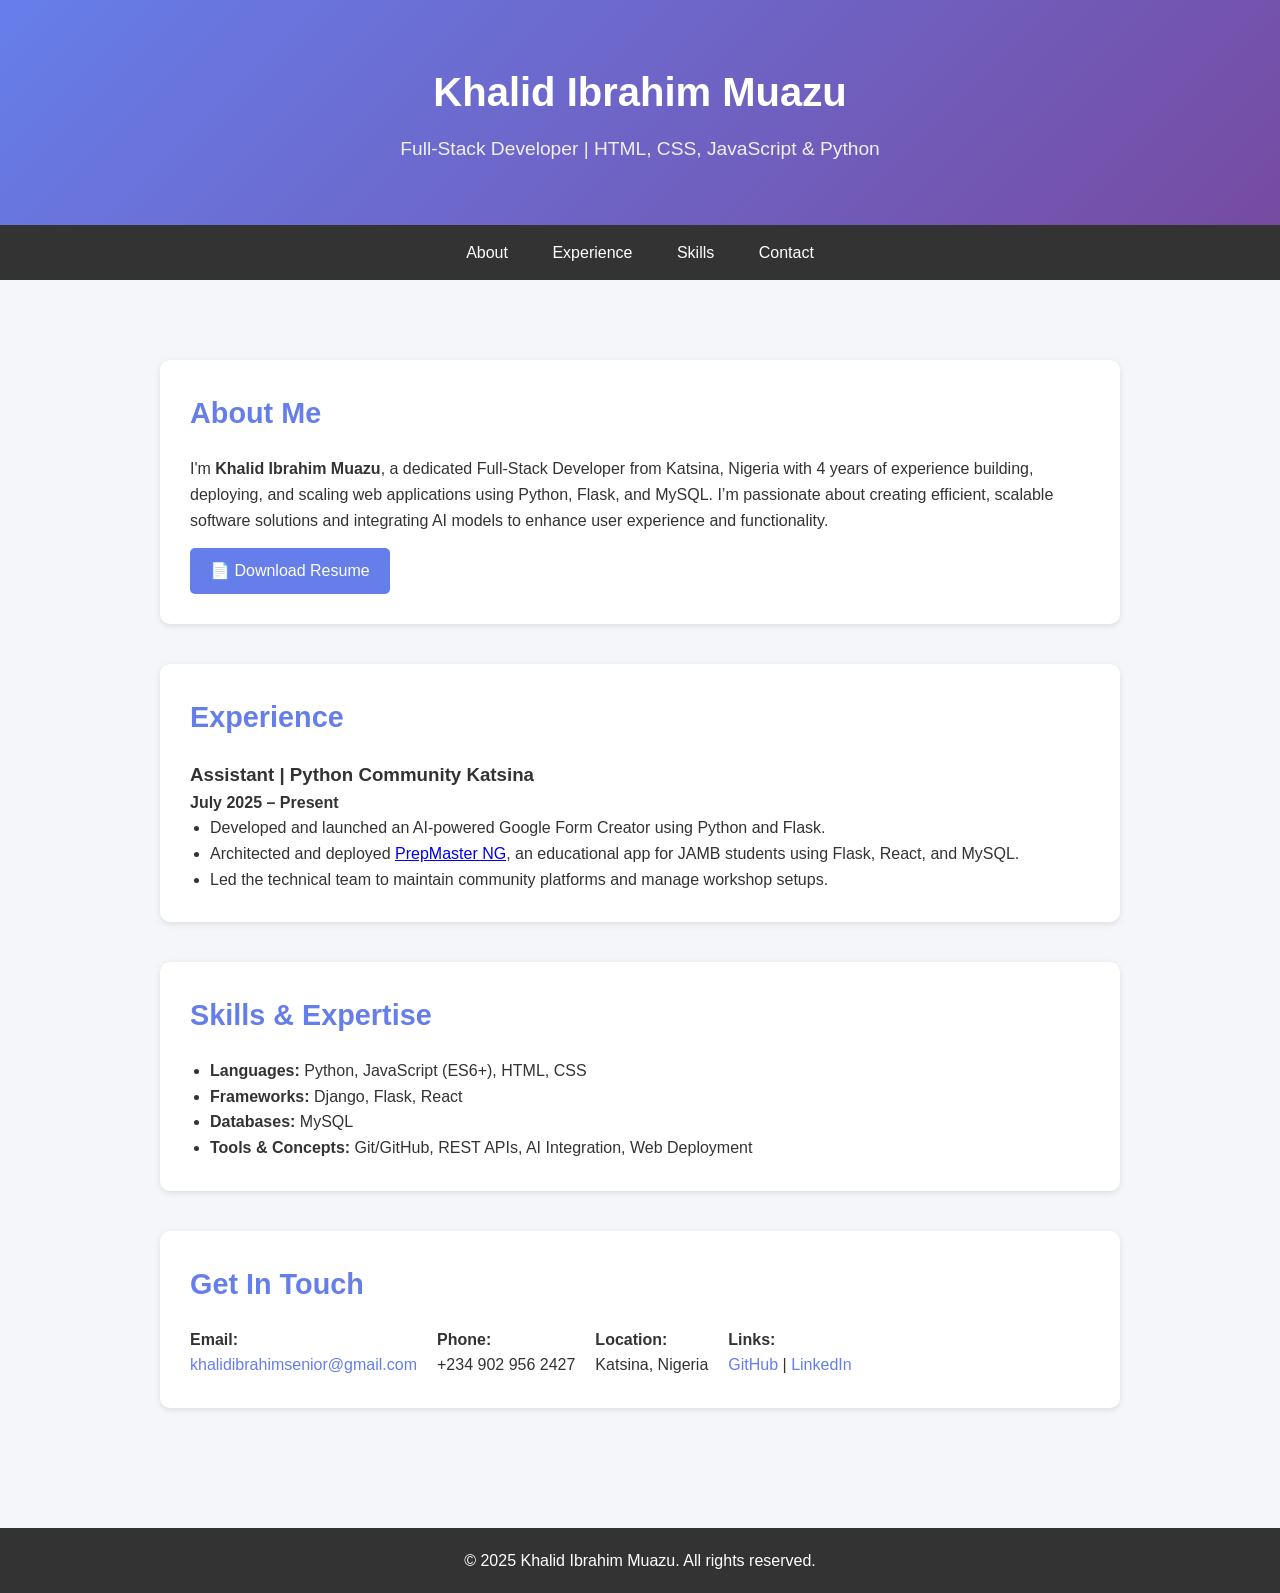
==== index.html @ 27c1222f "Add files via upload" ====
<!DOCTYPE html>
<html lang="en">
<head>
    <meta charset="UTF-8">
    <meta name="viewport" content="width=device-width, initial-scale=1.0">
    <title>Khalid Ibrahim Muazu - Full-Stack Developer</title>
    <style>
        * { margin: 0; padding: 0; box-sizing: border-box; }
        body { font-family: 'Segoe UI', Tahoma, Geneva, Verdana, sans-serif; line-height: 1.6; color: #333; background: #f4f6fa; }
        header { background: linear-gradient(135deg, #667eea 0%, #764ba2 100%); color: white; padding: 60px 20px; text-align: center; }
        header h1 { font-size: 2.5em; margin-bottom: 10px; }
        header p { font-size: 1.2em; opacity: 0.9; }
        nav { background: #333; padding: 15px; text-align: center; position: sticky; top: 0; }
        nav a { color: white; margin: 0 20px; text-decoration: none; font-weight: 500; }
        nav a:hover { color: #667eea; }
        .container { max-width: 1000px; margin: 0 auto; padding: 40px 20px; }
        section { margin: 40px 0; padding: 30px; background: white; border-radius: 10px; box-shadow: 0 2px 6px rgba(0,0,0,0.1); }
        section h2 { color: #667eea; margin-bottom: 20px; font-size: 1.8em; }
        ul { margin-left: 20px; }
        .contact-info { display: flex; gap: 20px; flex-wrap: wrap; }
        .contact-info a { color: #667eea; text-decoration: none; }
        .contact-info a:hover { text-decoration: underline; }
        .btn { display: inline-block; padding: 10px 20px; margin-top: 15px; background: #667eea; color: white; border-radius: 5px; text-decoration: none; font-weight: 500; }
        .btn:hover { background: #5563d8; }
        footer { background: #333; color: white; text-align: center; padding: 20px; margin-top: 40px; }
        html { scroll-behavior: smooth; }
    </style>
</head>
<body>
    <header>
        <h1>Khalid Ibrahim Muazu</h1>
        <p>Full-Stack Developer | HTML, CSS, JavaScript &amp; Python</p>
    </header>

    <nav>
        <a href="#about">About</a>
        <a href="#experience">Experience</a>
        <a href="#skills">Skills</a>
        <a href="#contact">Contact</a>
    </nav>

    <div class="container">
        <section id="about">
            <h2>About Me</h2>
            <p>I'm <strong>Khalid Ibrahim Muazu</strong>, a dedicated Full-Stack Developer from Katsina, Nigeria with 4 years of experience building, deploying, and scaling web applications using Python, Flask, and MySQL. I’m passionate about creating efficient, scalable software solutions and integrating AI models to enhance user experience and functionality.</p>
            <a href="Khalid_Ibrahim_Muazu_Resume.pdf" class="btn" download>📄 Download Resume</a>
        </section>

        <section id="experience">
            <h2>Experience</h2>
            <h3>Assistant | Python Community Katsina</h3>
            <p><strong>July 2025 – Present</strong></p>
            <ul>
                <li>Developed and launched an AI-powered Google Form Creator using Python and Flask.</li>
                <li>Architected and deployed <a href="https://prepmasterng.onrender.com" target="_blank">PrepMaster NG</a>, an educational app for JAMB students using Flask, React, and MySQL.</li>
                <li>Led the technical team to maintain community platforms and manage workshop setups.</li>
            </ul>
        </section>

        <section id="skills">
            <h2>Skills & Expertise</h2>
            <ul>
                <li><strong>Languages:</strong> Python, JavaScript (ES6+), HTML, CSS</li>
                <li><strong>Frameworks:</strong> Django, Flask, React</li>
                <li><strong>Databases:</strong> MySQL</li>
                <li><strong>Tools & Concepts:</strong> Git/GitHub, REST APIs, AI Integration, Web Deployment</li>
            </ul>
        </section>

        <section id="contact">
            <h2>Get In Touch</h2>
            <div class="contact-info">
                <div>
                    <strong>Email:</strong><br>
                    <a href="mailto:khalidibrahimsenior@gmail.com">khalidibrahimsenior@gmail.com</a>
                </div>
                <div>
                    <strong>Phone:</strong><br>
                    +234 902 956 2427
                </div>
                <div>
                    <strong>Location:</strong><br>
                    Katsina, Nigeria
                </div>
                <div>
                    <strong>Links:</strong><br>
                    <a href="https://github.com/SeniorKhalid" target="_blank">GitHub</a> |
                    <a href="https://www.linkedin.com/in/khalid-ibrahim01" target="_blank">LinkedIn</a>
                </div>
            </div>
        </section>
    </div>

    <footer>
        <p>&copy; 2025 Khalid Ibrahim Muazu. All rights reserved.</p>
    </footer>
</body>
</html>
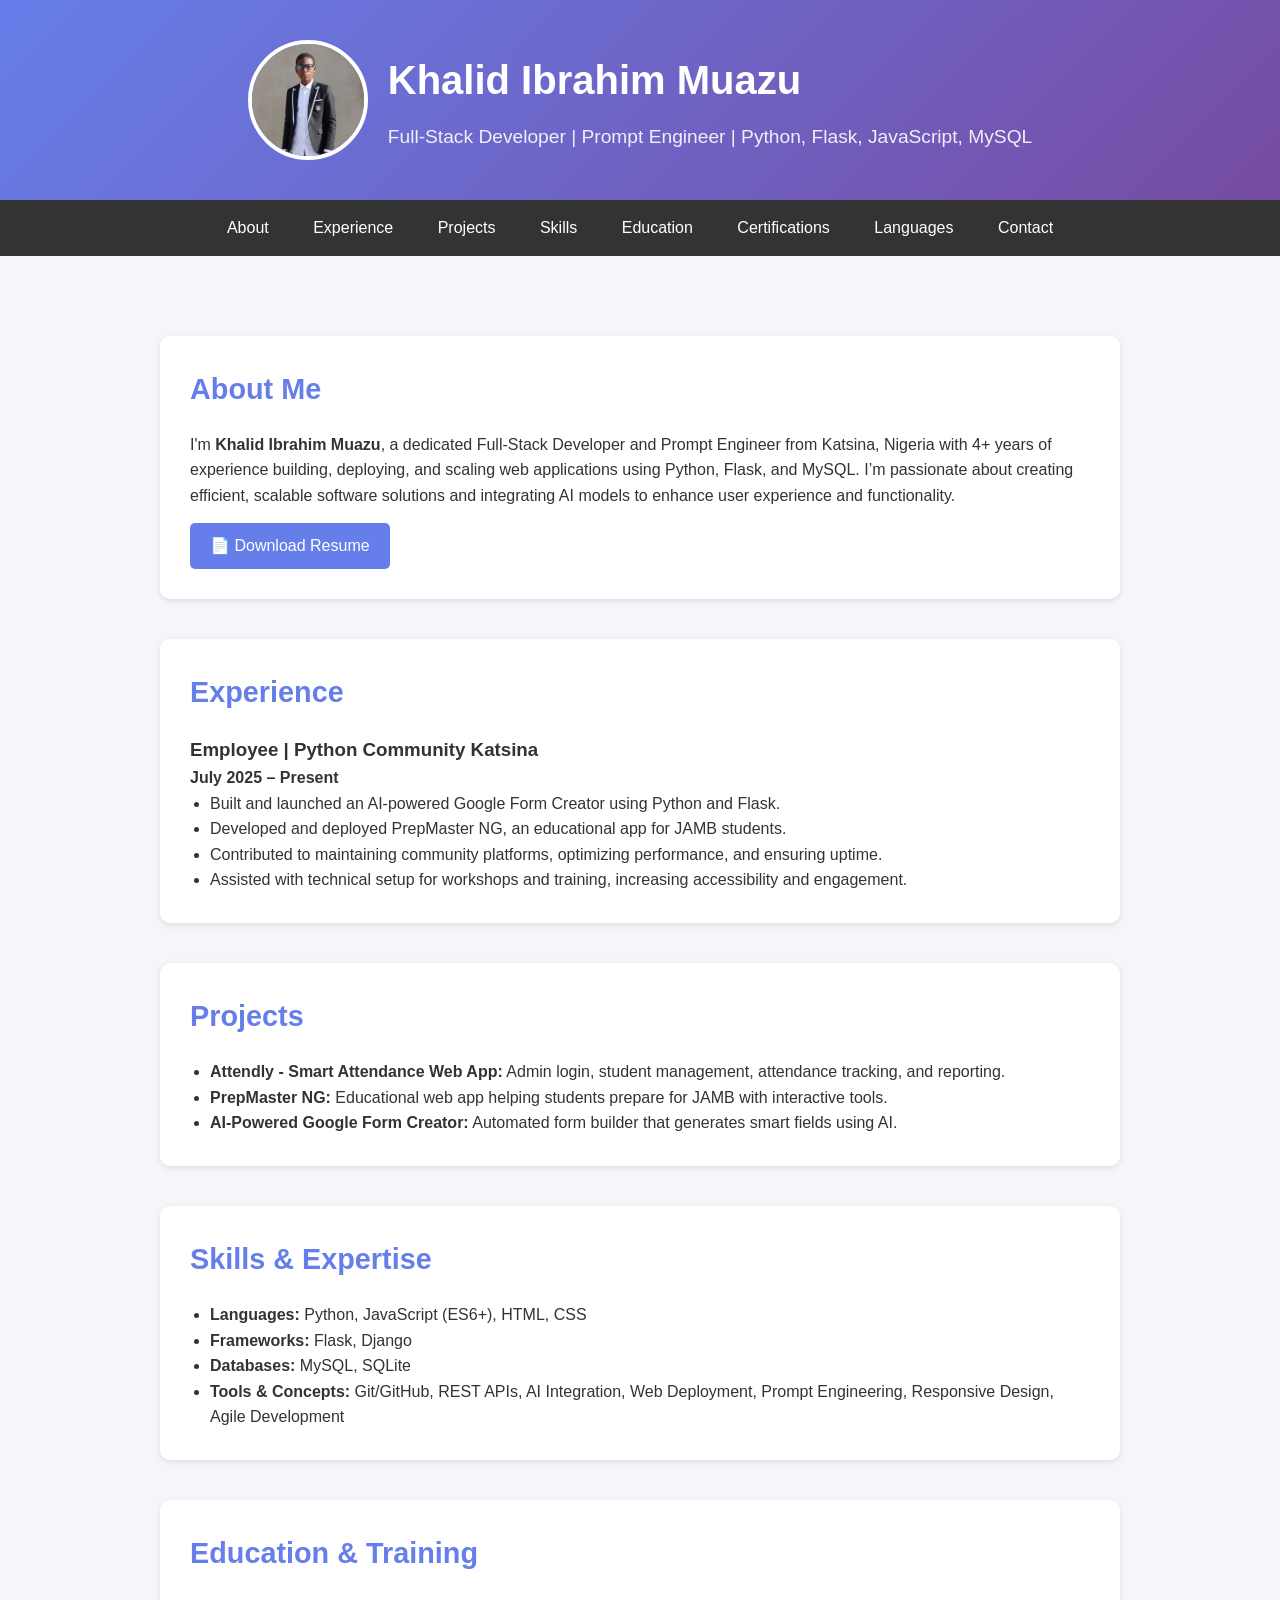
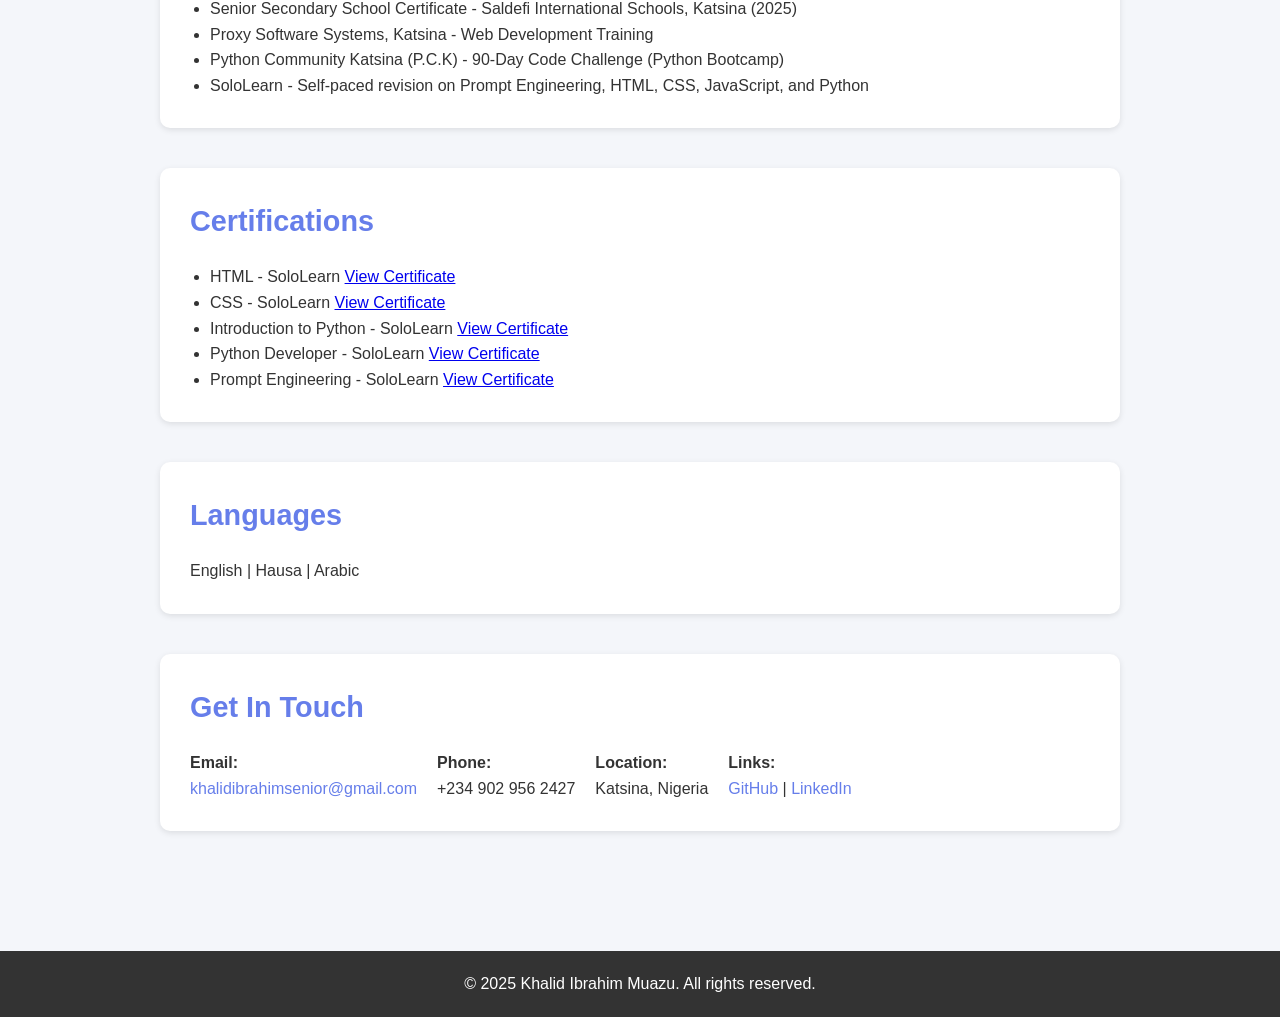
==== commit 80287a6f: "Add files via upload" ====
--- a/index.html
+++ b/index.html
@@ -1,98 +1,218 @@
 <!DOCTYPE html>
 <html lang="en">
 <head>
-    <meta charset="UTF-8">
-    <meta name="viewport" content="width=device-width, initial-scale=1.0">
-    <title>Khalid Ibrahim Muazu - Full-Stack Developer</title>
-    <style>
-        * { margin: 0; padding: 0; box-sizing: border-box; }
-        body { font-family: 'Segoe UI', Tahoma, Geneva, Verdana, sans-serif; line-height: 1.6; color: #333; background: #f4f6fa; }
-        header { background: linear-gradient(135deg, #667eea 0%, #764ba2 100%); color: white; padding: 60px 20px; text-align: center; }
-        header h1 { font-size: 2.5em; margin-bottom: 10px; }
-        header p { font-size: 1.2em; opacity: 0.9; }
-        nav { background: #333; padding: 15px; text-align: center; position: sticky; top: 0; }
-        nav a { color: white; margin: 0 20px; text-decoration: none; font-weight: 500; }
-        nav a:hover { color: #667eea; }
-        .container { max-width: 1000px; margin: 0 auto; padding: 40px 20px; }
-        section { margin: 40px 0; padding: 30px; background: white; border-radius: 10px; box-shadow: 0 2px 6px rgba(0,0,0,0.1); }
-        section h2 { color: #667eea; margin-bottom: 20px; font-size: 1.8em; }
-        ul { margin-left: 20px; }
-        .contact-info { display: flex; gap: 20px; flex-wrap: wrap; }
-        .contact-info a { color: #667eea; text-decoration: none; }
-        .contact-info a:hover { text-decoration: underline; }
-        .btn { display: inline-block; padding: 10px 20px; margin-top: 15px; background: #667eea; color: white; border-radius: 5px; text-decoration: none; font-weight: 500; }
-        .btn:hover { background: #5563d8; }
-        footer { background: #333; color: white; text-align: center; padding: 20px; margin-top: 40px; }
-        html { scroll-behavior: smooth; }
-    </style>
+  <meta charset="UTF-8">
+  <meta name="viewport" content="width=device-width, initial-scale=1.0">
+  <title>Khalid Ibrahim Muazu - Full-Stack Developer</title>
+
+  <!-- SEO Meta Tags -->
+  <meta name="description" content="Portfolio of Khalid Ibrahim Muazu, Full-Stack Developer and Prompt Engineer skilled in Python, Flask, JavaScript, MySQL, and AI integration.">
+  <meta name="keywords" content="Khalid Ibrahim Muazu, Full-Stack Developer,Prompt Engineer, Python, Flask, JavaScript, MySQL, AI Integration, Nigeria Developer">
+  <meta name="author" content="Khalid Ibrahim Muazu">
+  
+  <style>
+    * { margin: 0; padding: 0; box-sizing: border-box; }
+    body { font-family: 'Segoe UI', Tahoma, Geneva, Verdana, sans-serif; line-height: 1.6; color: #333; background: #f4f6fa; }
+    header { background: linear-gradient(135deg, #667eea 0%, #764ba2 100%); color: white; padding: 40px 20px; }
+    .header-content { display: flex; align-items: center; justify-content: center; gap: 20px; }
+    .profile-pic {
+      width: 120px;
+      height: 120px;
+      border-radius: 50%; /* circular frame */
+      border: 4px solid white; /* optional border */
+      object-fit: cover; /* ensures image fills the circle */
+    }
+    .header-text h1 { font-size: 2.5em; margin-bottom: 10px; }
+    .header-text p { font-size: 1.2em; opacity: 0.9; }
+    nav { background: #333; padding: 15px; text-align: center; position: sticky; top: 0; }
+    nav a { color: white; margin: 0 20px; text-decoration: none; font-weight: 500; }
+    nav a:hover { color: #667eea; }
+    .container { max-width: 1000px; margin: 0 auto; padding: 40px 20px; }
+    section { margin: 40px 0; padding: 30px; background: white; border-radius: 10px; box-shadow: 0 2px 6px rgba(0,0,0,0.1); }
+    section h2 { color: #667eea; margin-bottom: 20px; font-size: 1.8em; }
+    ul { margin-left: 20px; }
+    .contact-info { display: flex; gap: 20px; flex-wrap: wrap; }
+    .contact-info a { color: #667eea; text-decoration: none; }
+    .contact-info a:hover { text-decoration: underline; }
+    .btn { display: inline-block; padding: 10px 20px; margin-top: 15px; background: #667eea; color: white; border-radius: 5px; text-decoration: none; font-weight: 500; }
+    .btn:hover { background: #5563d8; }
+    footer { background: #333; color: white; text-align: center; padding: 20px; margin-top: 40px; }
+    html { scroll-behavior: smooth; }
+
+/* Responsive adjustments for tablets */
+@media (max-width: 768px) {
+  .header-content {
+    flex-direction: column; /* stack photo above text */
+    text-align: center;
+  }
+  .profile-pic {
+    width: 100px;
+    height: 100px;
+    margin-bottom: 15px;
+  }
+  nav a {
+    display: inline-block;
+    margin: 8px;
+    font-size: 0.9em;
+  }
+  .container {
+    padding: 20px 10px;
+  }
+  section {
+    padding: 20px;
+  }
+}
+
+/* Responsive adjustments for phones like iPhone XR (414px wide) */
+@media (max-width: 480px) {
+  header {
+    padding: 20px 10px;
+  }
+  .header-text h1 {
+    font-size: 1.6em;
+  }
+  .header-text p {
+    font-size: 0.9em;
+  }
+  .profile-pic {
+    width: 80px;
+    height: 80px;
+  }
+  nav {
+    padding: 8px;
+  }
+  nav a {
+    margin: 5px;
+    font-size: 0.8em;
+  }
+  section {
+    margin: 20px 0;
+    padding: 15px;
+  }
+}
+
+  </style>
 </head>
 <body>
-    <header>
+  <header>
+    <div class="header-content">
+      <img src="senior.png" alt="Khalid Ibrahim Muazu" class="profile-pic">
+      <div class="header-text">
         <h1>Khalid Ibrahim Muazu</h1>
-        <p>Full-Stack Developer | HTML, CSS, JavaScript &amp; Python</p>
-    </header>
-
-    <nav>
-        <a href="#about">About</a>
-        <a href="#experience">Experience</a>
-        <a href="#skills">Skills</a>
-        <a href="#contact">Contact</a>
-    </nav>
-
-    <div class="container">
-        <section id="about">
-            <h2>About Me</h2>
-            <p>I'm <strong>Khalid Ibrahim Muazu</strong>, a dedicated Full-Stack Developer from Katsina, Nigeria with 4 years of experience building, deploying, and scaling web applications using Python, Flask, and MySQL. I’m passionate about creating efficient, scalable software solutions and integrating AI models to enhance user experience and functionality.</p>
-            <a href="Khalid_Ibrahim_Muazu_Resume.pdf" class="btn" download>📄 Download Resume</a>
-        </section>
-
-        <section id="experience">
-            <h2>Experience</h2>
-            <h3>Assistant | Python Community Katsina</h3>
-            <p><strong>July 2025 – Present</strong></p>
-            <ul>
-                <li>Developed and launched an AI-powered Google Form Creator using Python and Flask.</li>
-                <li>Architected and deployed <a href="https://prepmasterng.onrender.com" target="_blank">PrepMaster NG</a>, an educational app for JAMB students using Flask, React, and MySQL.</li>
-                <li>Led the technical team to maintain community platforms and manage workshop setups.</li>
-            </ul>
-        </section>
-
-        <section id="skills">
-            <h2>Skills & Expertise</h2>
-            <ul>
-                <li><strong>Languages:</strong> Python, JavaScript (ES6+), HTML, CSS</li>
-                <li><strong>Frameworks:</strong> Django, Flask, React</li>
-                <li><strong>Databases:</strong> MySQL</li>
-                <li><strong>Tools & Concepts:</strong> Git/GitHub, REST APIs, AI Integration, Web Deployment</li>
-            </ul>
-        </section>
-
-        <section id="contact">
-            <h2>Get In Touch</h2>
-            <div class="contact-info">
-                <div>
-                    <strong>Email:</strong><br>
-                    <a href="mailto:khalidibrahimsenior@gmail.com">khalidibrahimsenior@gmail.com</a>
-                </div>
-                <div>
-                    <strong>Phone:</strong><br>
-                    +234 902 956 2427
-                </div>
-                <div>
-                    <strong>Location:</strong><br>
-                    Katsina, Nigeria
-                </div>
-                <div>
-                    <strong>Links:</strong><br>
-                    <a href="https://github.com/SeniorKhalid" target="_blank">GitHub</a> |
-                    <a href="https://www.linkedin.com/in/khalid-ibrahim01" target="_blank">LinkedIn</a>
-                </div>
-            </div>
-        </section>
+        <p>Full-Stack Developer | Prompt Engineer | Python, Flask, JavaScript, MySQL</p>
+      </div>
     </div>
-
-    <footer>
-        <p>&copy; 2025 Khalid Ibrahim Muazu. All rights reserved.</p>
-    </footer>
+  </header>
+
+  <nav>
+    <a href="#about">About</a>
+    <a href="#experience">Experience</a>
+    <a href="#projects">Projects</a>
+    <a href="#skills">Skills</a>
+    <a href="#education">Education</a>
+    <a href="#certifications">Certifications</a>
+    <a href="#languages">Languages</a>
+    <a href="#contact">Contact</a>
+  </nav>
+
+  <div class="container">
+    <!-- About Section -->
+    <section id="about">
+      <h2>About Me</h2>
+      <p>I'm <strong>Khalid Ibrahim Muazu</strong>, a dedicated Full-Stack Developer and Prompt Engineer from Katsina, Nigeria with 4+ years of experience building, deploying, and scaling web applications using Python, Flask, and MySQL. I’m passionate about creating efficient, scalable software solutions and integrating AI models to enhance user experience and functionality.</p>
+      <a href="Khalid_Ibrahim_Muazu_Resume.pdf" class="btn" download>📄 Download Resume</a>
+    </section>
+
+    <!-- Experience Section -->
+    <section id="experience">
+      <h2>Experience</h2>
+      <h3>Employee | Python Community Katsina</h3>
+      <p><strong>July 2025 – Present</strong></p>
+      <ul>
+        <li>Built and launched an AI-powered Google Form Creator using Python and Flask.</li>
+        <li>Developed and deployed PrepMaster NG, an educational app for JAMB students.</li>
+        <li>Contributed to maintaining community platforms, optimizing performance, and ensuring uptime.</li>
+        <li>Assisted with technical setup for workshops and training, increasing accessibility and engagement.</li>
+      </ul>
+    </section>
+
+    <!-- Projects Section -->
+    <section id="projects">
+      <h2>Projects</h2>
+      <ul>
+        <li><strong>Attendly - Smart Attendance Web App:</strong> Admin login, student management, attendance tracking, and reporting.</li>
+        <li><strong>PrepMaster NG:</strong> Educational web app helping students prepare for JAMB with interactive tools.</li>
+        <li><strong>AI-Powered Google Form Creator:</strong> Automated form builder that generates smart fields using AI.</li>
+      </ul>
+    </section>
+
+    <!-- Skills Section -->
+    <section id="skills">
+      <h2>Skills & Expertise</h2>
+      <ul>
+        <li><strong>Languages:</strong> Python, JavaScript (ES6+), HTML, CSS</li>
+        <li><strong>Frameworks:</strong> Flask, Django</li>
+        <li><strong>Databases:</strong> MySQL, SQLite</li>
+        <li><strong>Tools & Concepts:</strong> Git/GitHub, REST APIs, AI Integration, Web Deployment, Prompt Engineering, Responsive Design, Agile Development</li>
+      </ul>
+    </section>
+
+    <!-- Education Section -->
+    <section id="education">
+      <h2>Education & Training</h2>
+      <ul>
+        <li>Senior Secondary School Certificate - Saldefi International Schools, Katsina (2025)</li>
+        <li>Proxy Software Systems, Katsina - Web Development Training</li>
+        <li>Python Community Katsina (P.C.K) - 90-Day Code Challenge (Python Bootcamp)</li>
+        <li>SoloLearn - Self-paced revision on Prompt Engineering, HTML, CSS, JavaScript, and Python</li>
+      </ul>
+    </section>
+
+    <!-- Certifications Section -->
+    <section id="certifications">
+      <h2>Certifications</h2>
+      <ul>
+        <li>HTML - SoloLearn <a href="https://www.sololearn.com/certificates/CC-OEKJOZFZ">View Certificate</a></li>
+        <li>CSS - SoloLearn <a href="https://www.sololearn.com/certificates/CC-NSOLGRKX">View Certificate</a></li>
+        <li>Introduction to Python - SoloLearn <a href="https://www.sololearn.com/certificates/CC-NAH0THJJ">View Certificate</a></li>
+        <li>Python Developer - SoloLearn <a href="https://www.sololearn.com/certificates/CC-Y3WZJVXZ">View Certificate</a></li>
+        <li>Prompt Engineering - SoloLearn <a href="https://www.sololearn.com/certificates/CC-F8IHYJTA">View Certificate</a></li>
+      </ul>
+    </section>
+
+    <!-- Languages Section -->
+    <section id="languages">
+      <h2>Languages</h2>
+      <p>English | Hausa | Arabic</p>
+    </section>
+
+    <!-- Contact Section -->
+    <section id="contact">
+      <h2>Get In Touch</h2>
+      <div class="contact-info">
+        <div>
+          <strong>Email:</strong><br>
+          <a href="mailto:khalidibrahimsenior@gmail.com">khalidibrahimsenior@gmail.com</a>
+        </div>
+        <div>
+          <strong>Phone:</strong><br>
+          +234 902 956 2427
+        </div>
+        <div>
+          <strong>Location:</strong><br>
+          Katsina, Nigeria
+        </div>
+        <div>
+          <strong>Links:</strong><br>
+          <a href="https://github.com/SeniorKhalid" target="_blank">GitHub</a> |
+          <a href="https://www.linkedin.com/in/khalid-ibrahim01" target="_blank">LinkedIn</a>
+        </div>
+      </div>
+    </section>
+  </div>
+
+  <footer>
+    <p>&copy; 2025 Khalid Ibrahim Muazu. All rights reserved.</p>
+  </footer>
 </body>
 </html>
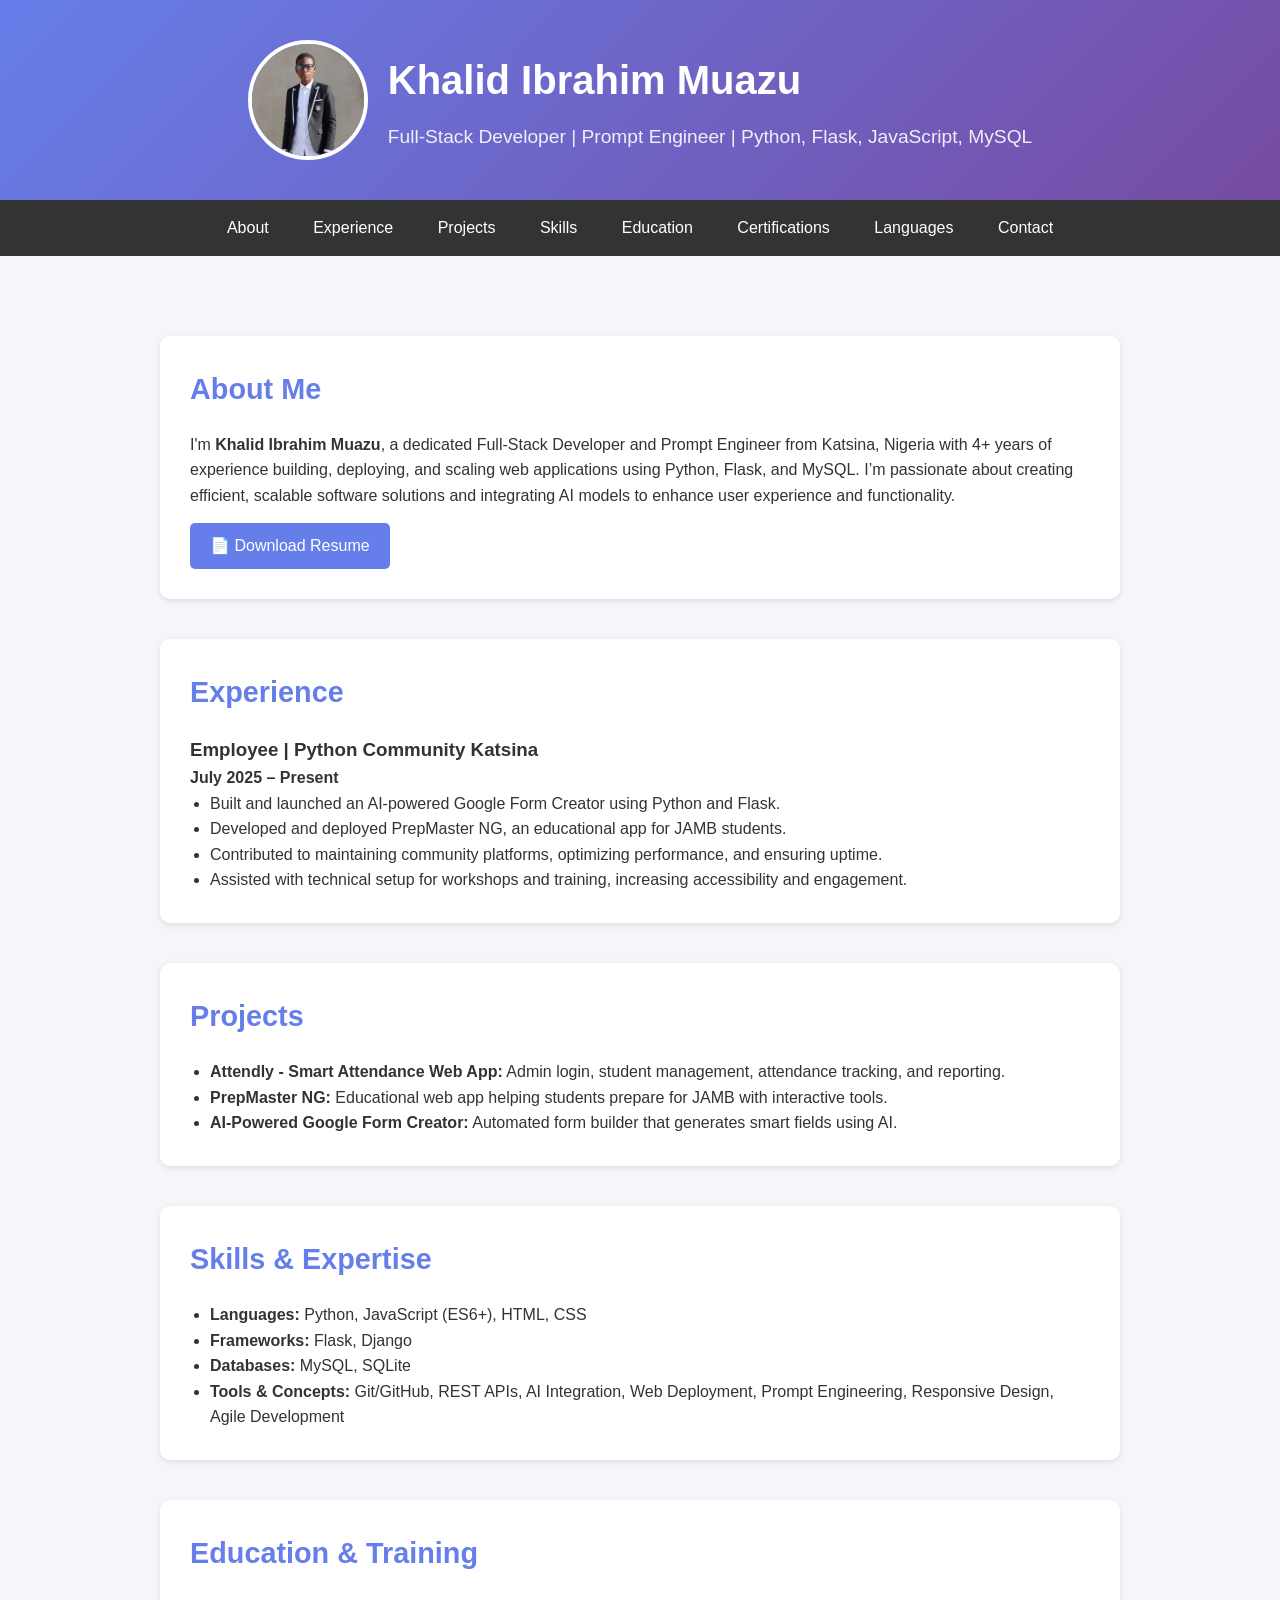
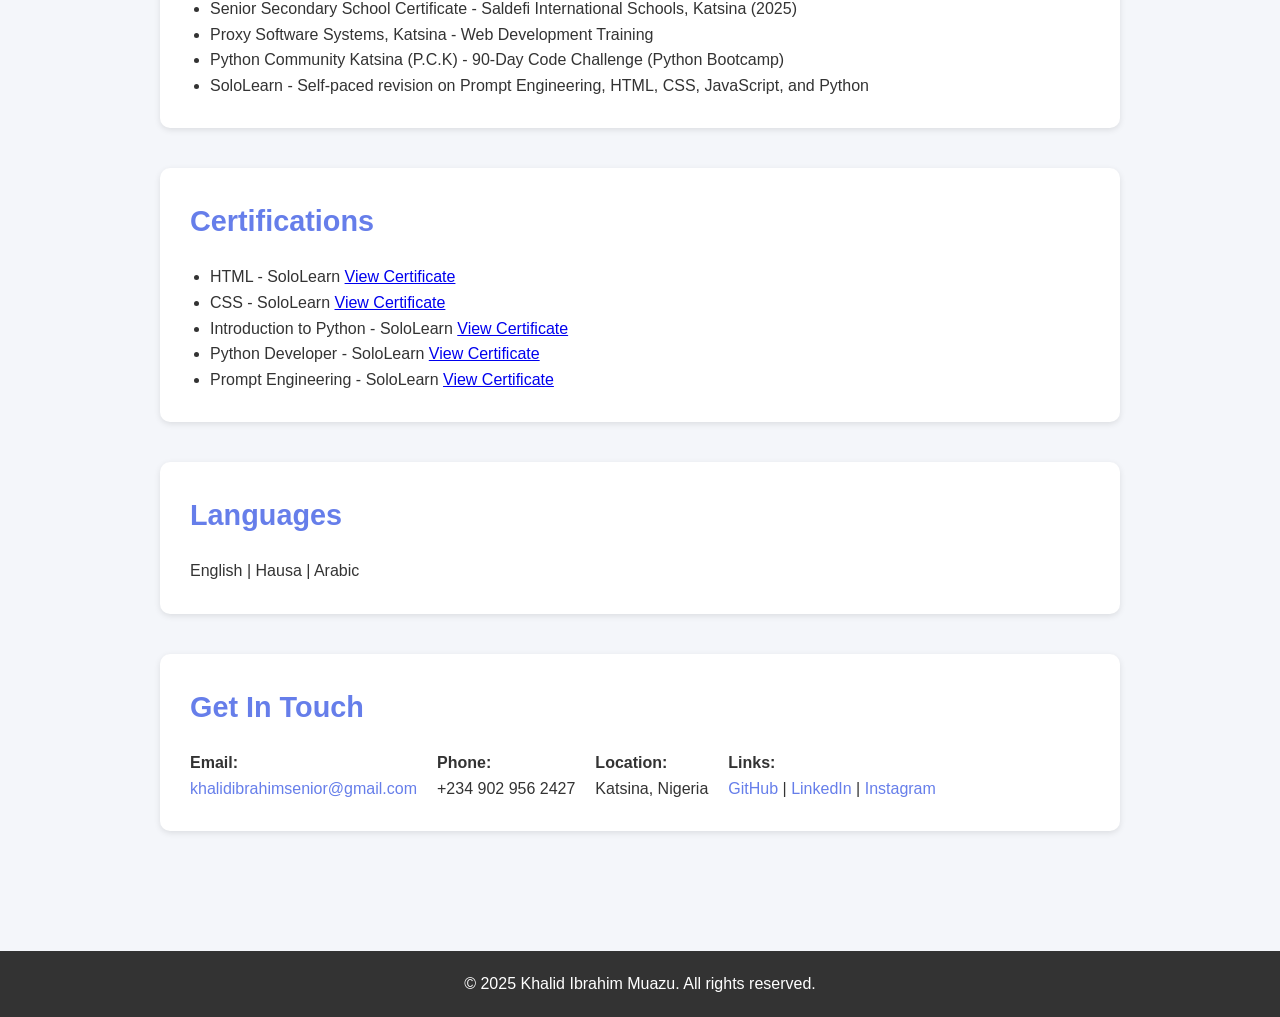
==== commit 40fd63b9: "Enhance SEO with Open Graph and Twitter meta tags Added Open Graph and Twitter Card meta tags for be" ====
--- a/index.html
+++ b/index.html
@@ -1,218 +1,424 @@
 <!DOCTYPE html>
 <html lang="en">
-<head>
-  <meta charset="UTF-8">
-  <meta name="viewport" content="width=device-width, initial-scale=1.0">
-  <title>Khalid Ibrahim Muazu - Full-Stack Developer</title>
-
-  <!-- SEO Meta Tags -->
-  <meta name="description" content="Portfolio of Khalid Ibrahim Muazu, Full-Stack Developer and Prompt Engineer skilled in Python, Flask, JavaScript, MySQL, and AI integration.">
-  <meta name="keywords" content="Khalid Ibrahim Muazu, Full-Stack Developer,Prompt Engineer, Python, Flask, JavaScript, MySQL, AI Integration, Nigeria Developer">
-  <meta name="author" content="Khalid Ibrahim Muazu">
-  
-  <style>
-    * { margin: 0; padding: 0; box-sizing: border-box; }
-    body { font-family: 'Segoe UI', Tahoma, Geneva, Verdana, sans-serif; line-height: 1.6; color: #333; background: #f4f6fa; }
-    header { background: linear-gradient(135deg, #667eea 0%, #764ba2 100%); color: white; padding: 40px 20px; }
-    .header-content { display: flex; align-items: center; justify-content: center; gap: 20px; }
-    .profile-pic {
-      width: 120px;
-      height: 120px;
-      border-radius: 50%; /* circular frame */
-      border: 4px solid white; /* optional border */
-      object-fit: cover; /* ensures image fills the circle */
-    }
-    .header-text h1 { font-size: 2.5em; margin-bottom: 10px; }
-    .header-text p { font-size: 1.2em; opacity: 0.9; }
-    nav { background: #333; padding: 15px; text-align: center; position: sticky; top: 0; }
-    nav a { color: white; margin: 0 20px; text-decoration: none; font-weight: 500; }
-    nav a:hover { color: #667eea; }
-    .container { max-width: 1000px; margin: 0 auto; padding: 40px 20px; }
-    section { margin: 40px 0; padding: 30px; background: white; border-radius: 10px; box-shadow: 0 2px 6px rgba(0,0,0,0.1); }
-    section h2 { color: #667eea; margin-bottom: 20px; font-size: 1.8em; }
-    ul { margin-left: 20px; }
-    .contact-info { display: flex; gap: 20px; flex-wrap: wrap; }
-    .contact-info a { color: #667eea; text-decoration: none; }
-    .contact-info a:hover { text-decoration: underline; }
-    .btn { display: inline-block; padding: 10px 20px; margin-top: 15px; background: #667eea; color: white; border-radius: 5px; text-decoration: none; font-weight: 500; }
-    .btn:hover { background: #5563d8; }
-    footer { background: #333; color: white; text-align: center; padding: 20px; margin-top: 40px; }
-    html { scroll-behavior: smooth; }
-
-/* Responsive adjustments for tablets */
-@media (max-width: 768px) {
-  .header-content {
-    flex-direction: column; /* stack photo above text */
-    text-align: center;
-  }
-  .profile-pic {
-    width: 100px;
-    height: 100px;
-    margin-bottom: 15px;
-  }
-  nav a {
-    display: inline-block;
-    margin: 8px;
-    font-size: 0.9em;
-  }
-  .container {
-    padding: 20px 10px;
-  }
-  section {
-    padding: 20px;
-  }
-}
-
-/* Responsive adjustments for phones like iPhone XR (414px wide) */
-@media (max-width: 480px) {
-  header {
-    padding: 20px 10px;
-  }
-  .header-text h1 {
-    font-size: 1.6em;
-  }
-  .header-text p {
-    font-size: 0.9em;
-  }
-  .profile-pic {
-    width: 80px;
-    height: 80px;
-  }
-  nav {
-    padding: 8px;
-  }
-  nav a {
-    margin: 5px;
-    font-size: 0.8em;
-  }
-  section {
-    margin: 20px 0;
-    padding: 15px;
-  }
-}
-
-  </style>
-</head>
-<body>
-  <header>
-    <div class="header-content">
-      <img src="senior.png" alt="Khalid Ibrahim Muazu" class="profile-pic">
-      <div class="header-text">
-        <h1>Khalid Ibrahim Muazu</h1>
-        <p>Full-Stack Developer | Prompt Engineer | Python, Flask, JavaScript, MySQL</p>
-      </div>
-    </div>
-  </header>
-
-  <nav>
-    <a href="#about">About</a>
-    <a href="#experience">Experience</a>
-    <a href="#projects">Projects</a>
-    <a href="#skills">Skills</a>
-    <a href="#education">Education</a>
-    <a href="#certifications">Certifications</a>
-    <a href="#languages">Languages</a>
-    <a href="#contact">Contact</a>
-  </nav>
-
-  <div class="container">
-    <!-- About Section -->
-    <section id="about">
-      <h2>About Me</h2>
-      <p>I'm <strong>Khalid Ibrahim Muazu</strong>, a dedicated Full-Stack Developer and Prompt Engineer from Katsina, Nigeria with 4+ years of experience building, deploying, and scaling web applications using Python, Flask, and MySQL. I’m passionate about creating efficient, scalable software solutions and integrating AI models to enhance user experience and functionality.</p>
-      <a href="Khalid_Ibrahim_Muazu_Resume.pdf" class="btn" download>📄 Download Resume</a>
-    </section>
-
-    <!-- Experience Section -->
-    <section id="experience">
-      <h2>Experience</h2>
-      <h3>Employee | Python Community Katsina</h3>
-      <p><strong>July 2025 – Present</strong></p>
-      <ul>
-        <li>Built and launched an AI-powered Google Form Creator using Python and Flask.</li>
-        <li>Developed and deployed PrepMaster NG, an educational app for JAMB students.</li>
-        <li>Contributed to maintaining community platforms, optimizing performance, and ensuring uptime.</li>
-        <li>Assisted with technical setup for workshops and training, increasing accessibility and engagement.</li>
-      </ul>
-    </section>
-
-    <!-- Projects Section -->
-    <section id="projects">
-      <h2>Projects</h2>
-      <ul>
-        <li><strong>Attendly - Smart Attendance Web App:</strong> Admin login, student management, attendance tracking, and reporting.</li>
-        <li><strong>PrepMaster NG:</strong> Educational web app helping students prepare for JAMB with interactive tools.</li>
-        <li><strong>AI-Powered Google Form Creator:</strong> Automated form builder that generates smart fields using AI.</li>
-      </ul>
-    </section>
-
-    <!-- Skills Section -->
-    <section id="skills">
-      <h2>Skills & Expertise</h2>
-      <ul>
-        <li><strong>Languages:</strong> Python, JavaScript (ES6+), HTML, CSS</li>
-        <li><strong>Frameworks:</strong> Flask, Django</li>
-        <li><strong>Databases:</strong> MySQL, SQLite</li>
-        <li><strong>Tools & Concepts:</strong> Git/GitHub, REST APIs, AI Integration, Web Deployment, Prompt Engineering, Responsive Design, Agile Development</li>
-      </ul>
-    </section>
-
-    <!-- Education Section -->
-    <section id="education">
-      <h2>Education & Training</h2>
-      <ul>
-        <li>Senior Secondary School Certificate - Saldefi International Schools, Katsina (2025)</li>
-        <li>Proxy Software Systems, Katsina - Web Development Training</li>
-        <li>Python Community Katsina (P.C.K) - 90-Day Code Challenge (Python Bootcamp)</li>
-        <li>SoloLearn - Self-paced revision on Prompt Engineering, HTML, CSS, JavaScript, and Python</li>
-      </ul>
-    </section>
-
-    <!-- Certifications Section -->
-    <section id="certifications">
-      <h2>Certifications</h2>
-      <ul>
-        <li>HTML - SoloLearn <a href="https://www.sololearn.com/certificates/CC-OEKJOZFZ">View Certificate</a></li>
-        <li>CSS - SoloLearn <a href="https://www.sololearn.com/certificates/CC-NSOLGRKX">View Certificate</a></li>
-        <li>Introduction to Python - SoloLearn <a href="https://www.sololearn.com/certificates/CC-NAH0THJJ">View Certificate</a></li>
-        <li>Python Developer - SoloLearn <a href="https://www.sololearn.com/certificates/CC-Y3WZJVXZ">View Certificate</a></li>
-        <li>Prompt Engineering - SoloLearn <a href="https://www.sololearn.com/certificates/CC-F8IHYJTA">View Certificate</a></li>
-      </ul>
-    </section>
-
-    <!-- Languages Section -->
-    <section id="languages">
-      <h2>Languages</h2>
-      <p>English | Hausa | Arabic</p>
-    </section>
-
-    <!-- Contact Section -->
-    <section id="contact">
-      <h2>Get In Touch</h2>
-      <div class="contact-info">
-        <div>
-          <strong>Email:</strong><br>
-          <a href="mailto:khalidibrahimsenior@gmail.com">khalidibrahimsenior@gmail.com</a>
-        </div>
-        <div>
-          <strong>Phone:</strong><br>
-          +234 902 956 2427
-        </div>
-        <div>
-          <strong>Location:</strong><br>
-          Katsina, Nigeria
-        </div>
-        <div>
-          <strong>Links:</strong><br>
-          <a href="https://github.com/SeniorKhalid" target="_blank">GitHub</a> |
-          <a href="https://www.linkedin.com/in/khalid-ibrahim01" target="_blank">LinkedIn</a>
+  <head>
+    <meta charset="UTF-8" />
+    <meta name="viewport" content="width=device-width, initial-scale=1.0" />
+    <title>Khalid Ibrahim Muazu - Full-Stack Developer</title>
+
+    <!-- SEO Meta Tags -->
+    <meta
+      name="description"
+      content="Portfolio of Khalid Ibrahim Muazu, Full-Stack Developer and Prompt Engineer skilled in Python, Flask, JavaScript, MySQL, and AI integration."
+    />
+    <meta
+      name="keywords"
+      content="Khalid Ibrahim Muazu, Full-Stack Developer, Prompt Engineer, Python, Flask, JavaScript, MySQL, AI Integration, Nigeria Developer"
+    />
+    <meta name="author" content="Khalid Ibrahim Muazu" />
+
+    <!-- Open Graph (Facebook, LinkedIn, WhatsApp) -->
+    <meta property="og:title" content="Khalid Ibrahim Muazu | Portfolio" />
+    <meta
+      property="og:description"
+      content="Explore Khalid's projects, skills, and professional journey."
+    />
+    <meta
+      property="og:image"
+      content="https://seniorkhalid.github.io/senior_khalid/senior.png"
+    />
+    <meta
+      property="og:url"
+      content="https://seniorkhalid.github.io/senior_khalid/"
+    />
+    <meta property="og:type" content="website" />
+
+    <!-- Twitter Card -->
+    <meta name="twitter:card" content="summary_large_image" />
+    <meta name="twitter:title" content="Khalid Ibrahim Muazu | Portfolio" />
+    <meta
+      name="twitter:description"
+      content="Explore Khalid's projects, skills, and professional journey."
+    />
+    <meta
+      name="twitter:image"
+      content="https://seniorkhalid.github.io/senior_khalid/senior.png"
+    />
+
+    <!-- Social connections -->
+    <meta
+      property="og:see_also"
+      content="https://www.instagram.com/senior_khalid01/"
+    />
+    <meta
+      property="og:see_also"
+      content="https://www.linkedin.com/in/seniorkhalid01/"
+    />
+
+    <style>
+      * {
+        margin: 0;
+        padding: 0;
+        box-sizing: border-box;
+      }
+      body {
+        font-family: "Segoe UI", Tahoma, Geneva, Verdana, sans-serif;
+        line-height: 1.6;
+        color: #333;
+        background: #f4f6fa;
+      }
+      header {
+        background: linear-gradient(135deg, #667eea 0%, #764ba2 100%);
+        color: white;
+        padding: 40px 20px;
+      }
+      .header-content {
+        display: flex;
+        align-items: center;
+        justify-content: center;
+        gap: 20px;
+      }
+      .profile-pic {
+        width: 120px;
+        height: 120px;
+        border-radius: 50%;
+        border: 4px solid white;
+        object-fit: cover;
+      }
+      .header-text h1 {
+        font-size: 2.5em;
+        margin-bottom: 10px;
+      }
+      .header-text p {
+        font-size: 1.2em;
+        opacity: 0.9;
+      }
+      nav {
+        background: #333;
+        padding: 15px;
+        text-align: center;
+        position: sticky;
+        top: 0;
+      }
+      nav a {
+        color: white;
+        margin: 0 20px;
+        text-decoration: none;
+        font-weight: 500;
+      }
+      nav a:hover {
+        color: #667eea;
+      }
+      .container {
+        max-width: 1000px;
+        margin: 0 auto;
+        padding: 40px 20px;
+      }
+      section {
+        margin: 40px 0;
+        padding: 30px;
+        background: white;
+        border-radius: 10px;
+        box-shadow: 0 2px 6px rgba(0, 0, 0, 0.1);
+      }
+      section h2 {
+        color: #667eea;
+        margin-bottom: 20px;
+        font-size: 1.8em;
+      }
+      ul {
+        margin-left: 20px;
+      }
+      .contact-info {
+        display: flex;
+        gap: 20px;
+        flex-wrap: wrap;
+      }
+      .contact-info a {
+        color: #667eea;
+        text-decoration: none;
+      }
+      .contact-info a:hover {
+        text-decoration: underline;
+      }
+      .btn {
+        display: inline-block;
+        padding: 10px 20px;
+        margin-top: 15px;
+        background: #667eea;
+        color: white;
+        border-radius: 5px;
+        text-decoration: none;
+        font-weight: 500;
+      }
+      .btn:hover {
+        background: #5563d8;
+      }
+      footer {
+        background: #333;
+        color: white;
+        text-align: center;
+        padding: 20px;
+        margin-top: 40px;
+      }
+      html {
+        scroll-behavior: smooth;
+      }
+
+      @media (max-width: 768px) {
+        .header-content {
+          flex-direction: column;
+          text-align: center;
+        }
+        .profile-pic {
+          width: 100px;
+          height: 100px;
+          margin-bottom: 15px;
+        }
+        nav a {
+          display: inline-block;
+          margin: 8px;
+          font-size: 0.9em;
+        }
+        .container {
+          padding: 20px 10px;
+        }
+        section {
+          padding: 20px;
+        }
+      }
+
+      @media (max-width: 480px) {
+        header {
+          padding: 20px 10px;
+        }
+        .header-text h1 {
+          font-size: 1.6em;
+        }
+        .header-text p {
+          font-size: 0.9em;
+        }
+        .profile-pic {
+          width: 80px;
+          height: 80px;
+        }
+        nav {
+          padding: 8px;
+        }
+        nav a {
+          margin: 5px;
+          font-size: 0.8em;
+        }
+        section {
+          margin: 20px 0;
+          padding: 15px;
+        }
+      }
+    </style>
+  </head>
+  <body>
+    <header>
+      <div class="header-content">
+        <img src="senior.png" alt="Khalid Ibrahim Muazu" class="profile-pic" />
+        <div class="header-text">
+          <h1>Khalid Ibrahim Muazu</h1>
+          <p>
+            Full-Stack Developer | Prompt Engineer | Python, Flask, JavaScript,
+            MySQL
+          </p>
         </div>
       </div>
-    </section>
-  </div>
-
-  <footer>
-    <p>&copy; 2025 Khalid Ibrahim Muazu. All rights reserved.</p>
-  </footer>
-</body>
+    </header>
+
+    <nav>
+      <a href="#about">About</a>
+      <a href="#experience">Experience</a>
+      <a href="#projects">Projects</a>
+      <a href="#skills">Skills</a>
+      <a href="#education">Education</a>
+      <a href="#certifications">Certifications</a>
+      <a href="#languages">Languages</a>
+      <a href="#contact">Contact</a>
+    </nav>
+
+    <div class="container">
+      <!-- About Section -->
+      <section id="about">
+        <h2>About Me</h2>
+        <p>
+          I'm <strong>Khalid Ibrahim Muazu</strong>, a dedicated Full-Stack
+          Developer and Prompt Engineer from Katsina, Nigeria with 4+ years of
+          experience building, deploying, and scaling web applications using
+          Python, Flask, and MySQL. I’m passionate about creating efficient,
+          scalable software solutions and integrating AI models to enhance user
+          experience and functionality.
+        </p>
+        <a href="Khalid_Ibrahim_Muazu_Resume.pdf" class="btn" download
+          >📄 Download Resume</a
+        >
+      </section>
+
+      <!-- Experience Section -->
+      <section id="experience">
+        <h2>Experience</h2>
+        <h3>Employee | Python Community Katsina</h3>
+        <p><strong>July 2025 – Present</strong></p>
+        <ul>
+          <li>
+            Built and launched an AI-powered Google Form Creator using Python
+            and Flask.
+          </li>
+          <li>
+            Developed and deployed PrepMaster NG, an educational app for JAMB
+            students.
+          </li>
+          <li>
+            Contributed to maintaining community platforms, optimizing
+            performance, and ensuring uptime.
+          </li>
+          <li>
+            Assisted with technical setup for workshops and training, increasing
+            accessibility and engagement.
+          </li>
+        </ul>
+      </section>
+
+      <!-- Projects Section -->
+      <section id="projects">
+        <h2>Projects</h2>
+        <ul>
+          <li>
+            <strong>Attendly - Smart Attendance Web App:</strong> Admin login,
+            student management, attendance tracking, and reporting.
+          </li>
+          <li>
+            <strong>PrepMaster NG:</strong> Educational web app helping students
+            prepare for JAMB with interactive tools.
+          </li>
+          <li>
+            <strong>AI-Powered Google Form Creator:</strong> Automated form
+            builder that generates smart fields using AI.
+          </li>
+        </ul>
+      </section>
+
+      <!-- Skills Section -->
+      <section id="skills">
+        <h2>Skills & Expertise</h2>
+        <ul>
+          <li>
+            <strong>Languages:</strong> Python, JavaScript (ES6+), HTML, CSS
+          </li>
+          <li><strong>Frameworks:</strong> Flask, Django</li>
+          <li><strong>Databases:</strong> MySQL, SQLite</li>
+          <li>
+            <strong>Tools & Concepts:</strong> Git/GitHub, REST APIs, AI
+            Integration, Web Deployment, Prompt Engineering, Responsive Design,
+            Agile Development
+          </li>
+        </ul>
+      </section>
+
+      <!-- Education Section -->
+      <section id="education">
+        <h2>Education & Training</h2>
+        <ul>
+          <li>
+            Senior Secondary School Certificate - Saldefi International Schools,
+            Katsina (2025)
+          </li>
+          <li>Proxy Software Systems, Katsina - Web Development Training</li>
+          <li>
+            Python Community Katsina (P.C.K) - 90-Day Code Challenge (Python
+            Bootcamp)
+          </li>
+          <li>
+            SoloLearn - Self-paced revision on Prompt Engineering, HTML, CSS,
+            JavaScript, and Python
+          </li>
+        </ul>
+      </section>
+
+      <!-- Certifications Section -->
+      <section id="certifications">
+        <h2>Certifications</h2>
+        <ul>
+          <li>
+            HTML - SoloLearn
+            <a href="https://www.sololearn.com/certificates/CC-OEKJOZFZ"
+              >View Certificate</a
+            >
+          </li>
+          <li>
+            CSS - SoloLearn
+            <a href="https://www.sololearn.com/certificates/CC-NSOLGRKX"
+              >View Certificate</a
+            >
+          </li>
+          <li>
+            Introduction to Python - SoloLearn
+            <a href="https://www.sololearn.com/certificates/CC-NAH0THJJ"
+              >View Certificate</a
+            >
+          </li>
+          <li>
+            Python Developer - SoloLearn
+            <a href="https://www.sololearn.com/certificates/CC-Y3WZJVXZ"
+              >View Certificate</a
+            >
+          </li>
+          <li>
+            Prompt Engineering - SoloLearn
+            <a href="https://www.sololearn.com/certificates/CC-F8IHYJTA"
+              >View Certificate</a
+            >
+          </li>
+        </ul>
+      </section>
+
+      <!-- Languages Section -->
+      <section id="languages">
+        <h2>Languages</h2>
+        <p>English | Hausa | Arabic</p>
+      </section>
+
+      <!-- Contact Section -->
+      <section id="contact">
+        <h2>Get In Touch</h2>
+        <div class="contact-info">
+          <div>
+            <strong>Email:</strong><br />
+            <a href="mailto:khalidibrahimsenior@gmail.com"
+              >khalidibrahimsenior@gmail.com</a
+            >
+          </div>
+          <div>
+            <strong>Phone:</strong><br />
+            +234 902 956 2427
+          </div>
+          <div>
+            <strong>Location:</strong><br />
+            Katsina, Nigeria
+          </div>
+          <div>
+            <strong>Links:</strong><br />
+            <a href="https://github.com/SeniorKhalid" target="_blank">GitHub</a>
+            |
+            <a
+              href="https://www.linkedin.com/in/seniorkhalid01/"
+              target="_blank"
+              >LinkedIn</a
+            >
+            |
+            <a href="https://www.instagram.com/senior_khalid01/" target="_blank"
+              >Instagram</a
+            >
+          </div>
+        </div>
+      </section>
+    </div>
+
+    <footer>
+      <p>&copy; 2025 Khalid Ibrahim Muazu. All rights reserved.</p>
+    </footer>
+  </body>
 </html>
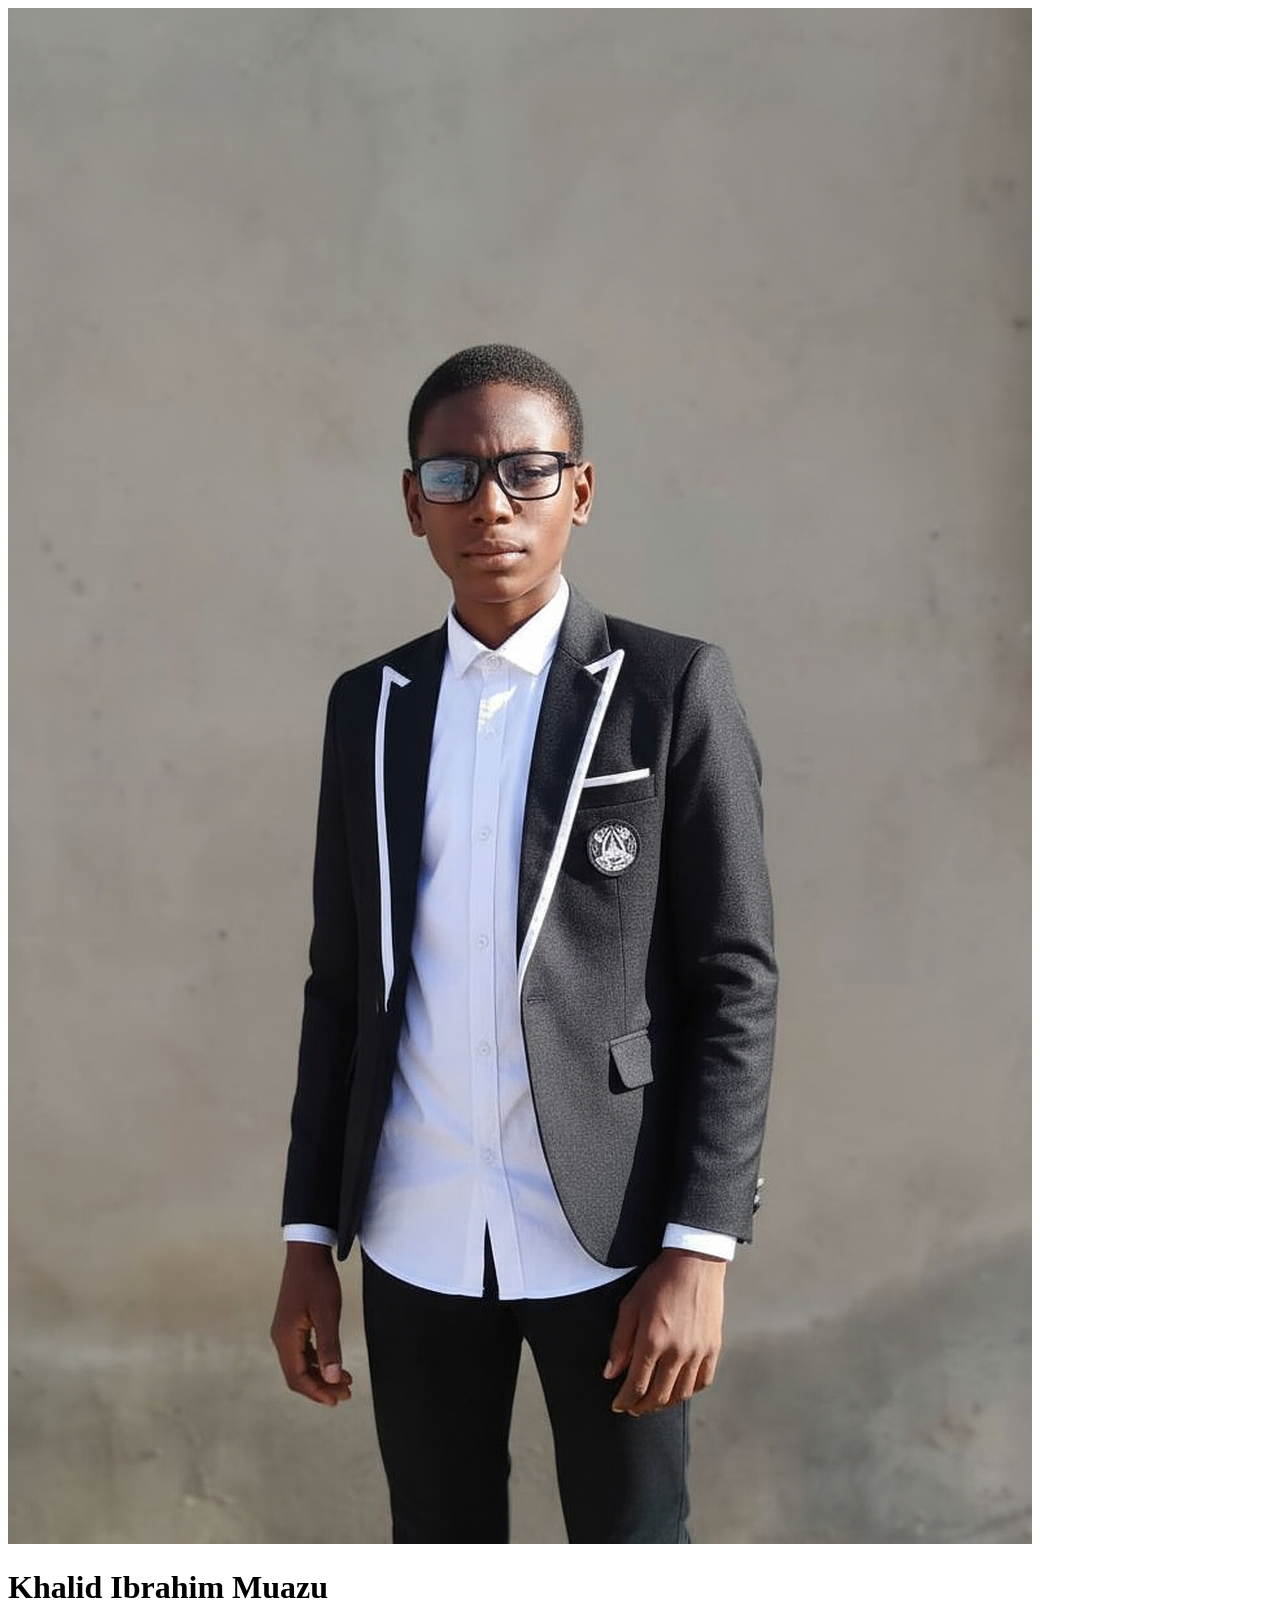
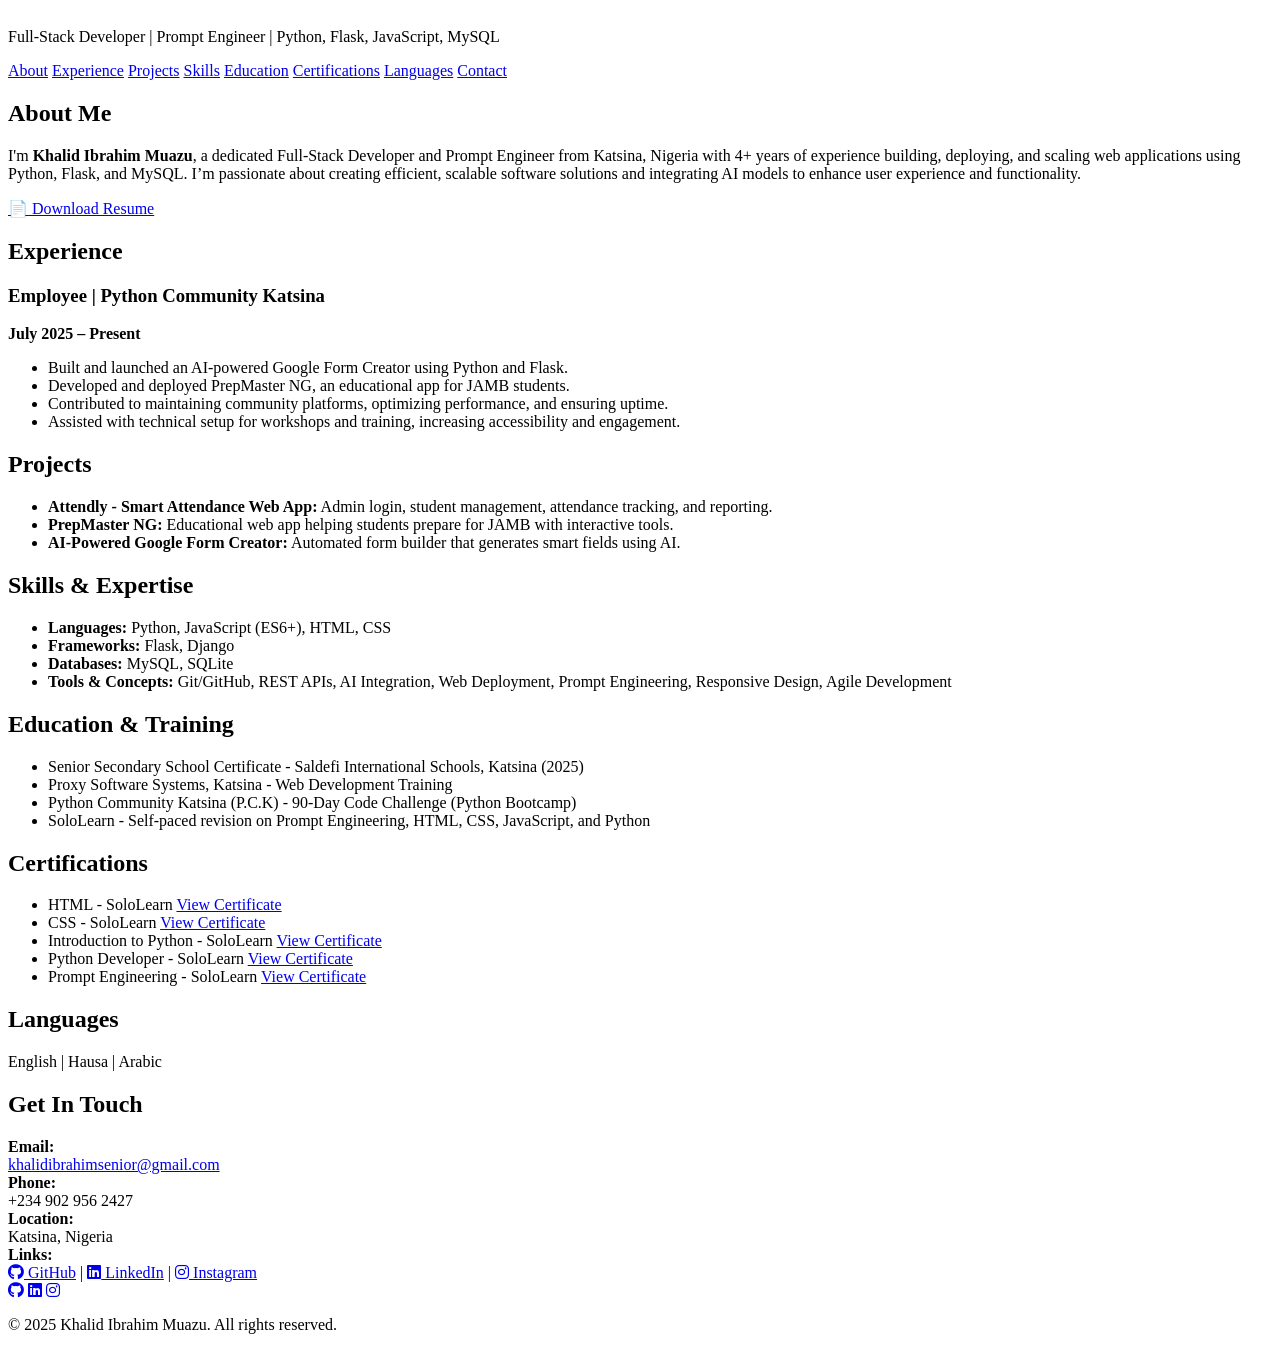
==== commit be838792: "Refactor index.html with external resources Added external CSS and JavaScript for enhanced styling a" ====
--- a/index.html
+++ b/index.html
@@ -5,222 +5,26 @@
     <meta name="viewport" content="width=device-width, initial-scale=1.0" />
     <title>Khalid Ibrahim Muazu - Full-Stack Developer</title>
 
-    <!-- SEO Meta Tags -->
-    <meta
-      name="description"
-      content="Portfolio of Khalid Ibrahim Muazu, Full-Stack Developer and Prompt Engineer skilled in Python, Flask, JavaScript, MySQL, and AI integration."
+    <!-- Fonts & Icons -->
+    <link
+      href="https://fonts.googleapis.com/css2?family=Poppins:wght@600&family=Inter&display=swap"
+      rel="stylesheet"
     />
-    <meta
-      name="keywords"
-      content="Khalid Ibrahim Muazu, Full-Stack Developer, Prompt Engineer, Python, Flask, JavaScript, MySQL, AI Integration, Nigeria Developer"
+    <link
+      rel="stylesheet"
+      href="https://cdnjs.cloudflare.com/ajax/libs/font-awesome/6.5.0/css/all.min.css"
     />
-    <meta name="author" content="Khalid Ibrahim Muazu" />
-
-    <!-- Open Graph (Facebook, LinkedIn, WhatsApp) -->
-    <meta property="og:title" content="Khalid Ibrahim Muazu | Portfolio" />
-    <meta
-      property="og:description"
-      content="Explore Khalid's projects, skills, and professional journey."
-    />
-    <meta
-      property="og:image"
-      content="https://seniorkhalid.github.io/senior_khalid/senior.png"
-    />
-    <meta
-      property="og:url"
-      content="https://seniorkhalid.github.io/senior_khalid/"
-    />
-    <meta property="og:type" content="website" />
-
-    <!-- Twitter Card -->
-    <meta name="twitter:card" content="summary_large_image" />
-    <meta name="twitter:title" content="Khalid Ibrahim Muazu | Portfolio" />
-    <meta
-      name="twitter:description"
-      content="Explore Khalid's projects, skills, and professional journey."
-    />
-    <meta
-      name="twitter:image"
-      content="https://seniorkhalid.github.io/senior_khalid/senior.png"
-    />
-
-    <!-- Social connections -->
-    <meta
-      property="og:see_also"
-      content="https://www.instagram.com/senior_khalid01/"
-    />
-    <meta
-      property="og:see_also"
-      content="https://www.linkedin.com/in/seniorkhalid01/"
-    />
-
-    <style>
-      * {
-        margin: 0;
-        padding: 0;
-        box-sizing: border-box;
-      }
-      body {
-        font-family: "Segoe UI", Tahoma, Geneva, Verdana, sans-serif;
-        line-height: 1.6;
-        color: #333;
-        background: #f4f6fa;
-      }
-      header {
-        background: linear-gradient(135deg, #667eea 0%, #764ba2 100%);
-        color: white;
-        padding: 40px 20px;
-      }
-      .header-content {
-        display: flex;
-        align-items: center;
-        justify-content: center;
-        gap: 20px;
-      }
-      .profile-pic {
-        width: 120px;
-        height: 120px;
-        border-radius: 50%;
-        border: 4px solid white;
-        object-fit: cover;
-      }
-      .header-text h1 {
-        font-size: 2.5em;
-        margin-bottom: 10px;
-      }
-      .header-text p {
-        font-size: 1.2em;
-        opacity: 0.9;
-      }
-      nav {
-        background: #333;
-        padding: 15px;
-        text-align: center;
-        position: sticky;
-        top: 0;
-      }
-      nav a {
-        color: white;
-        margin: 0 20px;
-        text-decoration: none;
-        font-weight: 500;
-      }
-      nav a:hover {
-        color: #667eea;
-      }
-      .container {
-        max-width: 1000px;
-        margin: 0 auto;
-        padding: 40px 20px;
-      }
-      section {
-        margin: 40px 0;
-        padding: 30px;
-        background: white;
-        border-radius: 10px;
-        box-shadow: 0 2px 6px rgba(0, 0, 0, 0.1);
-      }
-      section h2 {
-        color: #667eea;
-        margin-bottom: 20px;
-        font-size: 1.8em;
-      }
-      ul {
-        margin-left: 20px;
-      }
-      .contact-info {
-        display: flex;
-        gap: 20px;
-        flex-wrap: wrap;
-      }
-      .contact-info a {
-        color: #667eea;
-        text-decoration: none;
-      }
-      .contact-info a:hover {
-        text-decoration: underline;
-      }
-      .btn {
-        display: inline-block;
-        padding: 10px 20px;
-        margin-top: 15px;
-        background: #667eea;
-        color: white;
-        border-radius: 5px;
-        text-decoration: none;
-        font-weight: 500;
-      }
-      .btn:hover {
-        background: #5563d8;
-      }
-      footer {
-        background: #333;
-        color: white;
-        text-align: center;
-        padding: 20px;
-        margin-top: 40px;
-      }
-      html {
-        scroll-behavior: smooth;
-      }
-
-      @media (max-width: 768px) {
-        .header-content {
-          flex-direction: column;
-          text-align: center;
-        }
-        .profile-pic {
-          width: 100px;
-          height: 100px;
-          margin-bottom: 15px;
-        }
-        nav a {
-          display: inline-block;
-          margin: 8px;
-          font-size: 0.9em;
-        }
-        .container {
-          padding: 20px 10px;
-        }
-        section {
-          padding: 20px;
-        }
-      }
-
-      @media (max-width: 480px) {
-        header {
-          padding: 20px 10px;
-        }
-        .header-text h1 {
-          font-size: 1.6em;
-        }
-        .header-text p {
-          font-size: 0.9em;
-        }
-        .profile-pic {
-          width: 80px;
-          height: 80px;
-        }
-        nav {
-          padding: 8px;
-        }
-        nav a {
-          margin: 5px;
-          font-size: 0.8em;
-        }
-        section {
-          margin: 20px 0;
-          padding: 15px;
-        }
-      }
-    </style>
+
+    <!-- External CSS -->
+    <link rel="stylesheet" href="style.css" />
   </head>
   <body>
+    <!-- Header -->
     <header>
       <div class="header-content">
         <img src="senior.png" alt="Khalid Ibrahim Muazu" class="profile-pic" />
         <div class="header-text">
-          <h1>Khalid Ibrahim Muazu</h1>
+          <h1 class="typing">Khalid Ibrahim Muazu</h1>
           <p>
             Full-Stack Developer | Prompt Engineer | Python, Flask, JavaScript,
             MySQL
@@ -229,6 +33,7 @@
       </div>
     </header>
 
+    <!-- Navigation -->
     <nav>
       <a href="#about">About</a>
       <a href="#experience">Experience</a>
@@ -240,8 +45,9 @@
       <a href="#contact">Contact</a>
     </nav>
 
+    <!-- Main Content -->
     <div class="container">
-      <!-- About Section -->
+      <!-- About -->
       <section id="about">
         <h2>About Me</h2>
         <p>
@@ -257,7 +63,7 @@
         >
       </section>
 
-      <!-- Experience Section -->
+      <!-- Experience -->
       <section id="experience">
         <h2>Experience</h2>
         <h3>Employee | Python Community Katsina</h3>
@@ -282,7 +88,7 @@
         </ul>
       </section>
 
-      <!-- Projects Section -->
+      <!-- Projects -->
       <section id="projects">
         <h2>Projects</h2>
         <ul>
@@ -301,7 +107,7 @@
         </ul>
       </section>
 
-      <!-- Skills Section -->
+      <!-- Skills -->
       <section id="skills">
         <h2>Skills & Expertise</h2>
         <ul>
@@ -318,7 +124,7 @@
         </ul>
       </section>
 
-      <!-- Education Section -->
+      <!-- Education -->
       <section id="education">
         <h2>Education & Training</h2>
         <ul>
@@ -338,7 +144,7 @@
         </ul>
       </section>
 
-      <!-- Certifications Section -->
+      <!-- Certifications -->
       <section id="certifications">
         <h2>Certifications</h2>
         <ul>
@@ -375,13 +181,13 @@
         </ul>
       </section>
 
-      <!-- Languages Section -->
+      <!-- Languages -->
       <section id="languages">
         <h2>Languages</h2>
         <p>English | Hausa | Arabic</p>
       </section>
 
-      <!-- Contact Section -->
+      <!-- Contact -->
       <section id="contact">
         <h2>Get In Touch</h2>
         <div class="contact-info">
@@ -401,24 +207,80 @@
           </div>
           <div>
             <strong>Links:</strong><br />
-            <a href="https://github.com/SeniorKhalid" target="_blank">GitHub</a>
+            <a href="https://github.com/SeniorKhalid" target="_blank"
+              ><i class="fab fa-github"></i> GitHub</a
+            >
             |
             <a
               href="https://www.linkedin.com/in/seniorkhalid01/"
               target="_blank"
-              >LinkedIn</a
+              ><i class="fab fa-linkedin"></i> LinkedIn</a
             >
             |
             <a href="https://www.instagram.com/senior_khalid01/" target="_blank"
-              >Instagram</a
+              ><i class="fab fa-instagram"></i> Instagram</a
             >
           </div>
         </div>
       </section>
     </div>
 
+    <!-- Floating Social Bar -->
+    <div class="social-bar">
+      <a href="https://github.com/SeniorKhalid" target="_blank"
+        ><i class="fab fa-github"></i
+      ></a>
+      <a href="https://www.linkedin.com/in/seniorkhalid01/" target="_blank"
+        ><i class="fab fa-linkedin"></i
+      ></a>
+      <a href="https://www.instagram.com/senior_khalid01/" target="_blank"
+        ><i class="fab fa-instagram"></i
+      ></a>
+    </div>
+
+    <!-- Footer -->
     <footer>
       <p>&copy; 2025 Khalid Ibrahim Muazu. All rights reserved.</p>
     </footer>
+
+    <!-- Scripts -->
+    <script>
+      // Scroll reveal
+      const sections = document.querySelectorAll("section");
+      const revealOnScroll = () => {
+        const triggerBottom = window.innerHeight * 0.85;
+        sections.forEach((section) => {
+          const sectionTop = section.getBoundingClientRect().top;
+          if (sectionTop < triggerBottom) {
+            section.classList.add("visible");
+          }
+        });
+      };
+      window.addEventListener("scroll", revealOnScroll);
+      window.addEventListener("load", revealOnScroll);
+
+      // Neon cursor dot + trail
+      const cursorDot = document.createElement("div");
+      cursorDot.className = "cursor-dot";
+      document.body.appendChild(cursorDot);
+
+      document.addEventListener("mousemove", (e) => {
+        // Move the neon dot
+        cursorDot.style.left = e.pageX + "px";
+        cursorDot.style.top = e.pageY + "px";
+
+        // Create glowing trail
+        const glow = document.createElement("div");
+        glow.className = "cursor-glow";
+        glow.style.left = e.pageX - 10 + "px";
+        glow.style.top = e.pageY - 10 + "px";
+        document.body.appendChild(glow);
+
+        // Remove glow after animation ends
+        setTimeout(() => {
+          glow.remove();
+        }, 600);
+      });
+    </script>
   </body>
 </html>
